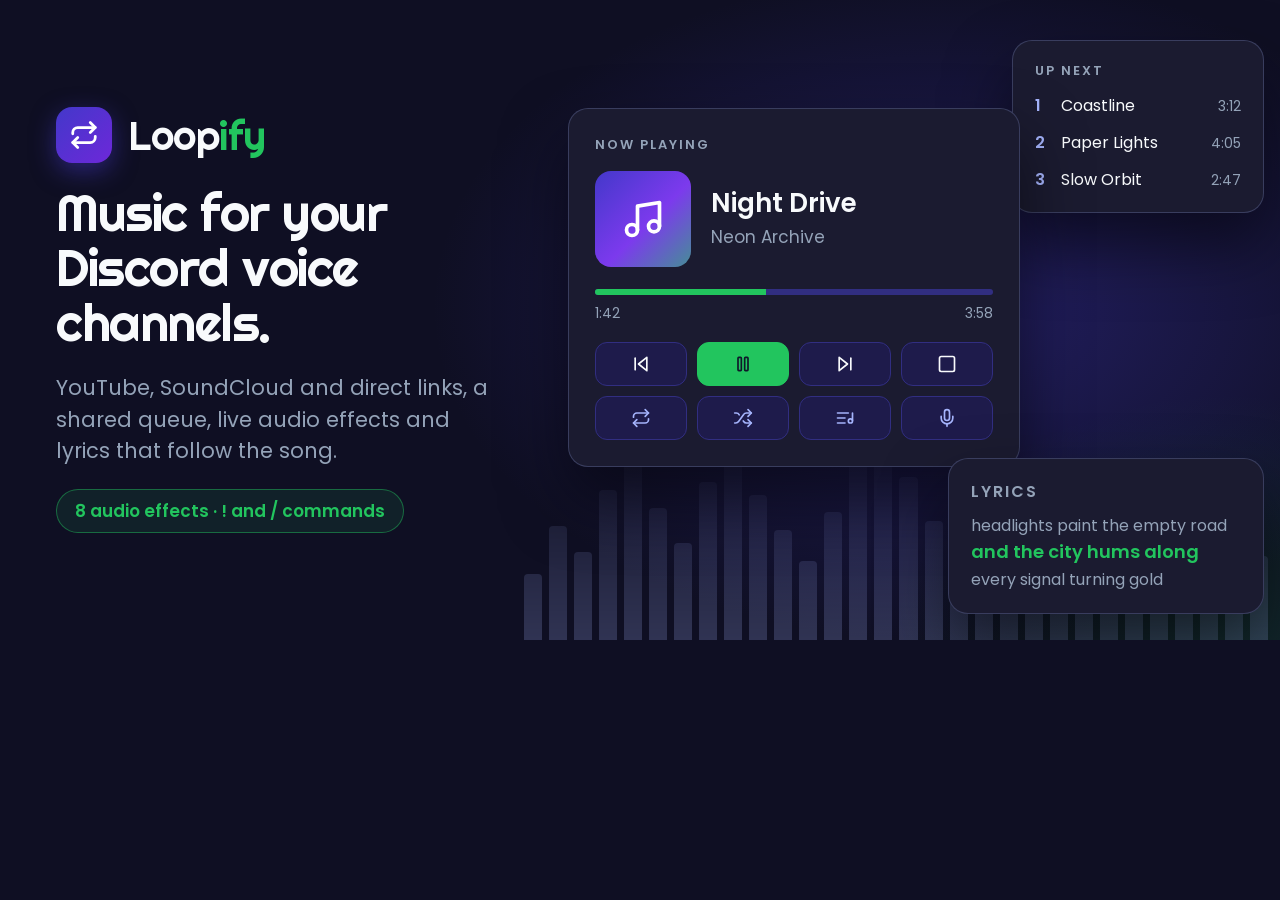
==== docs/brand/banner.html @ ebf96afc "Sync docs with the code and bring the README to the standard - README: banner, badges, Mermaid archi" ====
<!doctype html>
<html lang="en">
  <head>
    <meta charset="utf-8" />
    <!--
      README banner source, 1280x640. Render with:
        npx -y playwright@1.63.0 screenshot --viewport-size "1280,640" "file:///<absolute path>/docs/brand/banner.html" docs/brand/banner.png
      Fonts (Righteous, Poppins; SIL Open Font License) are embedded as base64 so
      the render works offline. Icons are Lucide (ISC). Track names and lyric
      lines in the scene are invented.
    -->
    <style>
      @font-face {
        font-family: "Righteous";
        src: url("[data-uri]") format("woff2");
        font-weight: 400;
      }
      @font-face {
        font-family: "Poppins";
        src: url("[data-uri]") format("woff2");
        font-weight: 400;
      }
      @font-face {
        font-family: "Poppins";
        src: url("[data-uri]") format("woff2");
        font-weight: 600;
      }

      :root {
        --bg: #0f0f23;
        --surface: #1e1b4b;
        --card: #1b1b30;
        --indigo: #4338ca;
        --indigo-hi: #a5b4fc;
        --play: #22c55e;
        --ink: #f8fafc;
        --ink-muted: #94a3b8;
        --line: #312e81;
      }

      * { margin: 0; padding: 0; box-sizing: border-box; }
      html, body { width: 1280px; height: 640px; overflow: hidden; background: var(--bg); }

      #banner {
        position: relative;
        width: 1280px; height: 640px;
        overflow: hidden;
        background:
          radial-gradient(46rem 30rem at 74% 48%, color-mix(in srgb, var(--indigo) 38%, transparent), transparent 70%),
          radial-gradient(30rem 22rem at 96% 100%, color-mix(in srgb, var(--play) 14%, transparent), transparent 70%),
          var(--bg);
        color: var(--ink);
        font-family: "Poppins", system-ui, sans-serif;
      }

      /* ---- text column ---- */
      .text {
        position: absolute;
        left: 56px; top: 56px; bottom: 56px;
        width: 452px;
        display: flex;
        flex-direction: column;
        justify-content: center;
        gap: 22px;
        z-index: 2;
      }
      .brand { display: flex; align-items: center; gap: 16px; }
      .mark {
        width: 56px; height: 56px;
        border-radius: 16px;
        background: linear-gradient(135deg, var(--indigo), #6d28d9);
        display: grid; place-items: center;
        box-shadow: 0 8px 24px color-mix(in srgb, var(--indigo) 50%, transparent);
      }
      .mark svg { width: 30px; height: 30px; }
      .name { font-family: "Righteous", system-ui, sans-serif; font-size: 40px; letter-spacing: -0.5px; }
      .name span { color: var(--play); }
      h1 {
        font-family: "Righteous", system-ui, sans-serif;
        font-weight: 400;
        font-size: 52px;
        line-height: 1.06;
        letter-spacing: -1.5px;
      }
      .description { font-size: 21px; line-height: 1.5; color: var(--ink-muted); }
      .chip {
        align-self: flex-start;
        padding: 8px 18px;
        border-radius: 999px;
        border: 1px solid color-mix(in srgb, var(--play) 45%, transparent);
        background: color-mix(in srgb, var(--play) 10%, var(--bg));
        color: var(--play);
        font-size: 17px;
        font-weight: 600;
      }

      /* ---- scene ---- */
      .scene { position: absolute; left: 512px; top: 0; right: 0; bottom: 0; }
      .wave {
        position: absolute; left: 0; right: 0; bottom: 0; height: 220px;
        display: flex; align-items: flex-end; gap: 7px; padding: 0 12px;
        -webkit-mask-image: linear-gradient(to top, #000 0%, transparent 100%);
        mask-image: linear-gradient(to top, #000 0%, transparent 100%);
        opacity: 0.22;
      }
      .wave i { flex: 1; border-radius: 4px 4px 0 0; background: var(--indigo-hi); }

      .panel {
        position: absolute;
        border-radius: 20px;
        border: 1px solid color-mix(in srgb, var(--indigo-hi) 22%, transparent);
        background: var(--card);
        box-shadow: 0 32px 64px rgba(0, 0, 0, 0.5);
      }
      .label {
        font-size: 13px; font-weight: 600; letter-spacing: 2px;
        text-transform: uppercase; color: var(--ink-muted);
      }

      /* now playing */
      .np { left: 56px; top: 108px; width: 452px; padding: 26px; }
      .np .row { display: flex; gap: 20px; align-items: center; margin-top: 16px; }
      .art {
        width: 96px; height: 96px; border-radius: 16px; flex: none;
        background: linear-gradient(135deg, var(--indigo) 0%, #7c3aed 55%, var(--play) 130%);
        display: grid; place-items: center;
      }
      .art svg { width: 44px; height: 44px; }
      .title { font-size: 26px; font-weight: 600; line-height: 1.2; }
      .artist { font-size: 17px; color: var(--ink-muted); margin-top: 4px; }
      .progress { margin-top: 22px; }
      .track { height: 6px; border-radius: 3px; background: var(--line); overflow: hidden; }
      .track b { display: block; width: 43%; height: 100%; background: var(--play); }
      .times { display: flex; justify-content: space-between; margin-top: 8px; font-size: 14px; color: var(--ink-muted); }
      .buttons { display: grid; grid-template-columns: repeat(4, 1fr); gap: 10px; margin-top: 18px; }
      .btn {
        height: 44px; border-radius: 12px;
        display: grid; place-items: center;
        background: var(--surface);
        border: 1px solid var(--line);
      }
      .btn svg { width: 20px; height: 20px; }
      .btn.on { background: var(--play); border-color: var(--play); }

      /* up next */
      .queue { left: 500px; top: 40px; width: 252px; padding: 20px 22px; }
      .queue ol { list-style: none; margin-top: 12px; display: grid; gap: 12px; }
      .queue li { display: flex; gap: 12px; align-items: baseline; font-size: 16px; }
      .queue li em { font-style: normal; color: var(--indigo-hi); font-weight: 600; width: 14px; }
      .queue li span { flex: 1; }
      .queue li small { color: var(--ink-muted); font-size: 14px; }

      /* synced lyrics */
      .lyrics { left: 436px; top: 458px; width: 316px; padding: 20px 22px; }
      .lyrics p { font-size: 16px; line-height: 1.6; color: var(--ink-muted); }
      .lyrics p.now { color: var(--play); font-weight: 600; font-size: 18px; }
      .lyrics .label { margin-bottom: 8px; }
    </style>
  </head>
  <body>
    <div id="banner">
      <div class="text">
        <div class="brand">
          <div class="mark">
            <svg viewBox="0 0 24 24" fill="none" stroke="#ffffff" stroke-width="2.2" stroke-linecap="round" stroke-linejoin="round" aria-hidden="true">
              <path d="m17 2 4 4-4 4" /><path d="M3 11v-1a4 4 0 0 1 4-4h14" /><path d="m7 22-4-4 4-4" /><path d="M21 13v1a4 4 0 0 1-4 4H3" />
            </svg>
          </div>
          <div class="name">Loop<span>ify</span></div>
        </div>
        <h1>Music for your Discord voice channels.</h1>
        <p class="description">YouTube, SoundCloud and direct links, a shared queue, live audio effects and lyrics that follow the song.</p>
        <p class="chip">8 audio effects · ! and / commands</p>
      </div>

      <div class="scene" aria-hidden="true">
        <div class="wave">
          <i style="height:30%"></i><i style="height:52%"></i><i style="height:40%"></i><i style="height:68%"></i><i style="height:84%"></i>
          <i style="height:60%"></i><i style="height:44%"></i><i style="height:72%"></i><i style="height:92%"></i><i style="height:66%"></i>
          <i style="height:50%"></i><i style="height:36%"></i><i style="height:58%"></i><i style="height:80%"></i><i style="height:100%"></i>
          <i style="height:74%"></i><i style="height:54%"></i><i style="height:42%"></i><i style="height:62%"></i><i style="height:86%"></i>
          <i style="height:70%"></i><i style="height:48%"></i><i style="height:34%"></i><i style="height:56%"></i><i style="height:78%"></i>
          <i style="height:64%"></i><i style="height:46%"></i><i style="height:32%"></i><i style="height:50%"></i><i style="height:38%"></i>
        </div>

        <div class="panel queue">
          <p class="label">Up next</p>
          <ol>
            <li><em>1</em><span>Coastline</span><small>3:12</small></li>
            <li><em>2</em><span>Paper Lights</span><small>4:05</small></li>
            <li><em>3</em><span>Slow Orbit</span><small>2:47</small></li>
          </ol>
        </div>

        <div class="panel np">
          <p class="label">Now playing</p>
          <div class="row">
            <div class="art">
              <svg viewBox="0 0 24 24" fill="none" stroke="#ffffff" stroke-width="2" stroke-linecap="round" stroke-linejoin="round">
                <path d="M9 18V5l12-2v13" /><circle cx="6" cy="18" r="3" /><circle cx="18" cy="16" r="3" />
              </svg>
            </div>
            <div>
              <p class="title">Night Drive</p>
              <p class="artist">Neon Archive</p>
            </div>
          </div>
          <div class="progress">
            <div class="track"><b></b></div>
            <div class="times"><span>1:42</span><span>3:58</span></div>
          </div>
          <div class="buttons">
            <div class="btn"><svg viewBox="0 0 24 24" fill="none" stroke="#f8fafc" stroke-width="2" stroke-linecap="round" stroke-linejoin="round"><polygon points="19 20 9 12 19 4 19 20" /><line x1="5" x2="5" y1="19" y2="5" /></svg></div>
            <div class="btn on"><svg viewBox="0 0 24 24" fill="none" stroke="#0f172a" stroke-width="2" stroke-linecap="round" stroke-linejoin="round"><rect x="14" y="4" width="4" height="16" rx="1" /><rect x="6" y="4" width="4" height="16" rx="1" /></svg></div>
            <div class="btn"><svg viewBox="0 0 24 24" fill="none" stroke="#f8fafc" stroke-width="2" stroke-linecap="round" stroke-linejoin="round"><polygon points="5 4 15 12 5 20 5 4" /><line x1="19" x2="19" y1="5" y2="19" /></svg></div>
            <div class="btn"><svg viewBox="0 0 24 24" fill="none" stroke="#f8fafc" stroke-width="2" stroke-linecap="round" stroke-linejoin="round"><rect width="18" height="18" x="3" y="3" rx="2" /></svg></div>
            <div class="btn"><svg viewBox="0 0 24 24" fill="none" stroke="#a5b4fc" stroke-width="2" stroke-linecap="round" stroke-linejoin="round"><path d="m17 2 4 4-4 4" /><path d="M3 11v-1a4 4 0 0 1 4-4h14" /><path d="m7 22-4-4 4-4" /><path d="M21 13v1a4 4 0 0 1-4 4H3" /></svg></div>
            <div class="btn"><svg viewBox="0 0 24 24" fill="none" stroke="#a5b4fc" stroke-width="2" stroke-linecap="round" stroke-linejoin="round"><path d="m18 14 4 4-4 4" /><path d="m18 2 4 4-4 4" /><path d="M2 18h1.4c1.3 0 2.5-.6 3.3-1.7l6.1-8.6c.7-1.1 2-1.7 3.3-1.7H22" /><path d="M2 6h1.9c1.5 0 2.9.9 3.6 2.2" /><path d="M22 18h-5.9c-1.3 0-2.6-.7-3.3-1.8l-.5-.8" /></svg></div>
            <div class="btn"><svg viewBox="0 0 24 24" fill="none" stroke="#a5b4fc" stroke-width="2" stroke-linecap="round" stroke-linejoin="round"><path d="M21 15V6" /><path d="M18.5 18a2.5 2.5 0 1 0 0-5 2.5 2.5 0 0 0 0 5Z" /><path d="M12 12H3" /><path d="M16 6H3" /><path d="M12 18H3" /></svg></div>
            <div class="btn"><svg viewBox="0 0 24 24" fill="none" stroke="#a5b4fc" stroke-width="2" stroke-linecap="round" stroke-linejoin="round"><path d="M12 2a3 3 0 0 0-3 3v7a3 3 0 0 0 6 0V5a3 3 0 0 0-3-3Z" /><path d="M19 10v2a7 7 0 0 1-14 0v-2" /><line x1="12" x2="12" y1="19" y2="22" /></svg></div>
          </div>
        </div>

        <div class="panel lyrics">
          <p class="label">Lyrics</p>
          <p>headlights paint the empty road</p>
          <p class="now">and the city hums along</p>
          <p>every signal turning gold</p>
        </div>
      </div>
    </div>
  </body>
</html>
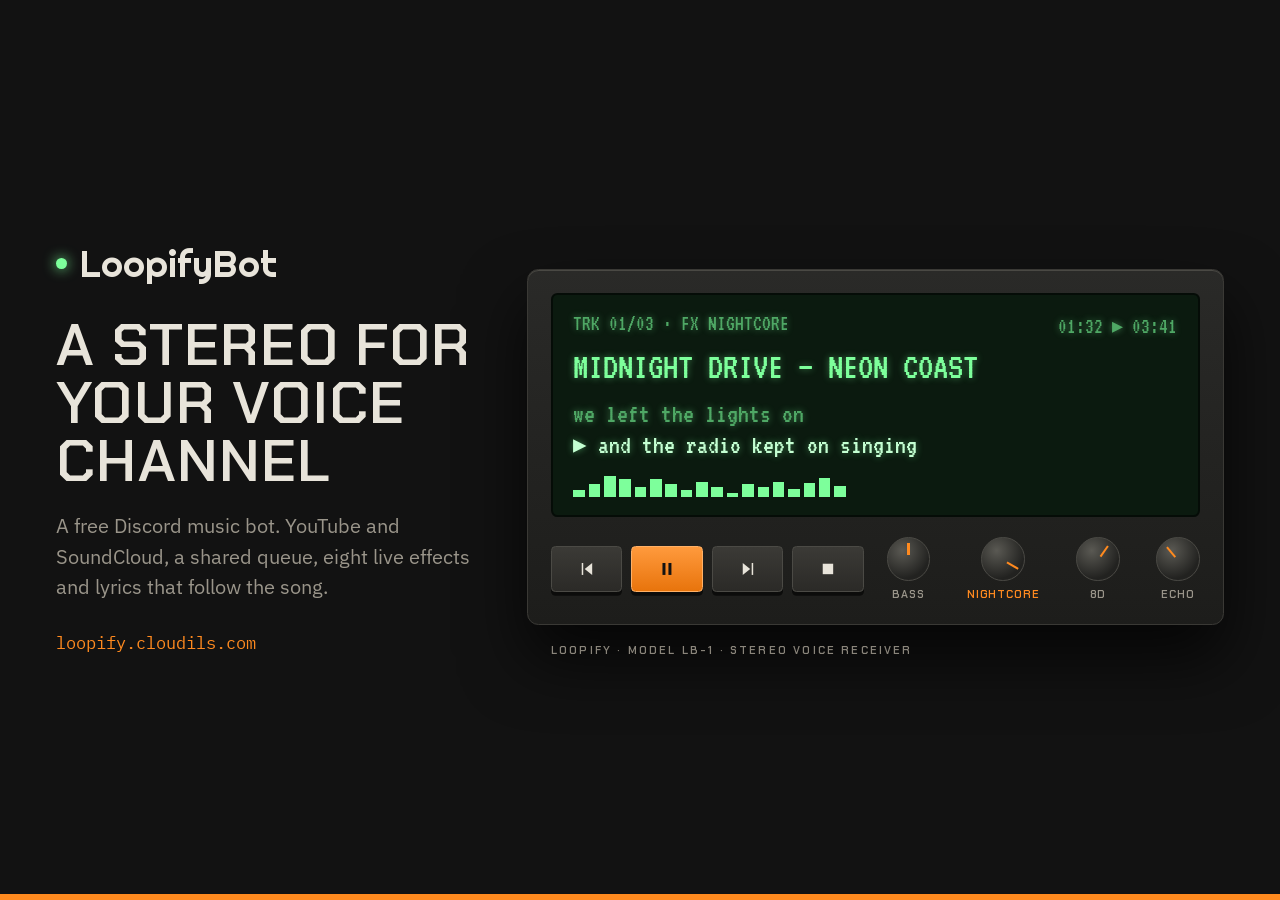
==== commit 0d9584e0: "Build the landing site in the hi-fi style A static page in site/public: hero deck, spec sheet, setup" ====
--- a/docs/brand/banner.html
+++ b/docs/brand/banner.html
@@ -3,230 +3,132 @@
   <head>
     <meta charset="utf-8" />
     <!--
-      README banner source, 1280x640. Render with:
-        npx -y playwright@1.63.0 screenshot --viewport-size "1280,640" "file:///<absolute path>/docs/brand/banner.html" docs/brand/banner.png
-      Fonts (Righteous, Poppins; SIL Open Font License) are embedded as base64 so
-      the render works offline. Icons are Lucide (ISC). Track names and lyric
-      lines in the scene are invented.
+      One drawing for two images, laid out in viewport units:
+        README banner, 1280x640:
+          npx -y playwright@1.63.0 screenshot --viewport-size "1280,640" "file:///<absolute path>/docs/brand/banner.html" docs/brand/banner.png
+        Share card for the site (Open Graph), 1200x630:
+          npx -y playwright@1.63.0 screenshot --viewport-size "1200,630" "file:///<absolute path>/docs/brand/banner.html" site/public/og.png
+      Fonts come from site/public/fonts (SIL Open Font License), so the render
+      works offline. The songs and lyric lines are invented.
     -->
     <style>
-      @font-face {
-        font-family: "Righteous";
-        src: url("[data-uri]") format("woff2");
-        font-weight: 400;
+      @font-face { font-family: "Chakra Petch"; src: url("../../site/public/fonts/chakra-petch-600.woff2"); font-weight: 600; }
+      @font-face { font-family: "IBM Plex Sans"; src: url("../../site/public/fonts/ibm-plex-sans.woff2"); font-weight: 100 700; }
+      @font-face { font-family: "IBM Plex Mono"; src: url("../../site/public/fonts/ibm-plex-mono-400.woff2"); }
+      @font-face { font-family: "VT323"; src: url("../../site/public/fonts/vt323-400.woff2"); }
+      @font-face { font-family: "Righteous"; src: url("../../site/public/fonts/righteous-400.woff2"); }
+
+      :root {
+        --bg: #121212; --line: #2f2e2b; --ink: #e8e4da; --muted: #9a958a; --faint: #8a857b;
+        --amber: #ff8a1f; --lcd: #7dff9b; --lcd-dim: #4fa865; --lcd-bg: #0b1a0f;
       }
-      @font-face {
-        font-family: "Poppins";
-        src: url("[data-uri]") format("woff2");
-        font-weight: 400;
-      }
-      @font-face {
-        font-family: "Poppins";
-        src: url("[data-uri]") format("woff2");
-        font-weight: 600;
+      * { margin: 0; padding: 0; box-sizing: border-box; }
+      html, body { width: 100vw; height: 100vh; overflow: hidden; background: var(--bg); }
+
+      #banner {
+        width: 100vw; height: 100vh;
+        display: grid; grid-template-columns: 38fr 62fr; align-items: center; gap: 3.4vw;
+        padding: 0 4.4vw;
+        color: var(--ink); font-family: "IBM Plex Sans", sans-serif;
+        border-bottom: 0.5vw solid var(--amber);
       }
 
-      :root {
-        --bg: #0f0f23;
-        --surface: #1e1b4b;
-        --card: #1b1b30;
-        --indigo: #4338ca;
-        --indigo-hi: #a5b4fc;
-        --play: #22c55e;
-        --ink: #f8fafc;
-        --ink-muted: #94a3b8;
-        --line: #312e81;
+      .brand { display: flex; align-items: center; gap: 1vw; font-family: "Righteous"; font-size: 2.9vw; }
+      .led { width: 0.85vw; height: 0.85vw; border-radius: 50%; background: var(--lcd); box-shadow: 0 0 1vw var(--lcd); }
+      h1 {
+        margin: 2.4vw 0 1.6vw;
+        font-family: "Chakra Petch"; font-weight: 600; text-transform: uppercase;
+        font-size: 4.6vw; line-height: 0.98; letter-spacing: 0.02em;
       }
+      .description { font-size: 1.6vw; line-height: 1.5; color: var(--muted); }
+      .url { margin-top: 2.2vw; font-family: "IBM Plex Mono"; font-size: 1.35vw; color: var(--amber); }
 
-      * { margin: 0; padding: 0; box-sizing: border-box; }
-      html, body { width: 1280px; height: 640px; overflow: hidden; background: var(--bg); }
+      .deck {
+        position: relative;
+        background: linear-gradient(#2a2a28, #1d1d1b);
+        border: 1px solid #3a3935; border-radius: 0.9vw;
+        padding: 1.8vw;
+        box-shadow: inset 0 1px 0 #4a4944, 0 2.6vw 5vw rgba(0, 0, 0, 0.7);
+      }
+      .lcd {
+        background: var(--lcd-bg); border: 0.2vw solid #050c07; border-radius: 0.5vw;
+        padding: 1.4vw 1.6vw;
+        font-family: "VT323"; color: var(--lcd); text-shadow: 0 0 0.6vw rgba(125, 255, 155, 0.45);
+      }
+      .meta { display: flex; justify-content: space-between; font-size: 1.7vw; color: var(--lcd-dim); }
+      .song { font-size: 3vw; line-height: 1; margin: 0.8vw 0 1vw; }
+      .lyrics { font-size: 2.1vw; line-height: 1.15; color: #c4ffd2; }
+      .lyrics span { display: block; color: var(--lcd-dim); }
+      .vu { display: flex; gap: 0.3vw; height: 1.6vw; align-items: flex-end; margin-top: 1.2vw; }
+      .vu i { width: 0.9vw; background: var(--lcd); }
 
-      #banner {
-        position: relative;
-        width: 1280px; height: 640px;
-        overflow: hidden;
-        background:
-          radial-gradient(46rem 30rem at 74% 48%, color-mix(in srgb, var(--indigo) 38%, transparent), transparent 70%),
-          radial-gradient(30rem 22rem at 96% 100%, color-mix(in srgb, var(--play) 14%, transparent), transparent 70%),
-          var(--bg);
-        color: var(--ink);
-        font-family: "Poppins", system-ui, sans-serif;
+      .controls { display: grid; grid-template-columns: 1fr 1fr; gap: 1.8vw; margin-top: 1.6vw; align-items: center; }
+      .keys { display: flex; gap: 0.7vw; }
+      .key {
+        flex: 1; height: 3.6vw; display: grid; place-items: center;
+        background: linear-gradient(#3b3a36, #2b2a27); border: 1px solid #4b4a45; border-radius: 0.35vw;
+        box-shadow: 0 0.3vw 0 #0c0c0b;
       }
-
-      /* ---- text column ---- */
-      .text {
-        position: absolute;
-        left: 56px; top: 56px; bottom: 56px;
-        width: 452px;
-        display: flex;
-        flex-direction: column;
-        justify-content: center;
-        gap: 22px;
-        z-index: 2;
+      .key svg { width: 1.4vw; height: 1.4vw; fill: var(--ink); }
+      .key.on { background: linear-gradient(#ff9a3d, #e8740c); border-color: #ffb066; }
+      .key.on svg { fill: var(--bg); }
+      .knobs { display: flex; justify-content: space-between; }
+      .knob { text-align: center; font-family: "Chakra Petch"; font-weight: 600; font-size: 0.85vw; letter-spacing: 0.08em; color: var(--muted); }
+      .knob.lit { color: var(--amber); }
+      .dial {
+        width: 3.4vw; height: 3.4vw; margin: 0 auto 0.5vw; border-radius: 50%; position: relative;
+        background: radial-gradient(circle at 35% 30%, #5a5953, #222220 70%); border: 1px solid #4b4a45;
       }
-      .brand { display: flex; align-items: center; gap: 16px; }
-      .mark {
-        width: 56px; height: 56px;
-        border-radius: 16px;
-        background: linear-gradient(135deg, var(--indigo), #6d28d9);
-        display: grid; place-items: center;
-        box-shadow: 0 8px 24px color-mix(in srgb, var(--indigo) 50%, transparent);
+      .dial::after {
+        content: ""; position: absolute; left: 50%; top: 0.35vw; width: 0.18vw; height: 1vw; margin-left: -0.09vw;
+        background: var(--amber); transform-origin: 50% 1.35vw;
       }
-      .mark svg { width: 30px; height: 30px; }
-      .name { font-family: "Righteous", system-ui, sans-serif; font-size: 40px; letter-spacing: -0.5px; }
-      .name span { color: var(--play); }
-      h1 {
-        font-family: "Righteous", system-ui, sans-serif;
-        font-weight: 400;
-        font-size: 52px;
-        line-height: 1.06;
-        letter-spacing: -1.5px;
+      .lit .dial::after { transform: rotate(120deg); }
+      .d2::after { transform: rotate(-40deg); }
+      .d3::after { transform: rotate(35deg); }
+      .plate {
+        position: absolute; left: 1.8vw; bottom: -2.6vw;
+        font-family: "Chakra Petch"; font-weight: 600; font-size: 0.85vw; letter-spacing: 0.2em; color: var(--faint);
       }
-      .description { font-size: 21px; line-height: 1.5; color: var(--ink-muted); }
-      .chip {
-        align-self: flex-start;
-        padding: 8px 18px;
-        border-radius: 999px;
-        border: 1px solid color-mix(in srgb, var(--play) 45%, transparent);
-        background: color-mix(in srgb, var(--play) 10%, var(--bg));
-        color: var(--play);
-        font-size: 17px;
-        font-weight: 600;
-      }
-
-      /* ---- scene ---- */
-      .scene { position: absolute; left: 512px; top: 0; right: 0; bottom: 0; }
-      .wave {
-        position: absolute; left: 0; right: 0; bottom: 0; height: 220px;
-        display: flex; align-items: flex-end; gap: 7px; padding: 0 12px;
-        -webkit-mask-image: linear-gradient(to top, #000 0%, transparent 100%);
-        mask-image: linear-gradient(to top, #000 0%, transparent 100%);
-        opacity: 0.22;
-      }
-      .wave i { flex: 1; border-radius: 4px 4px 0 0; background: var(--indigo-hi); }
-
-      .panel {
-        position: absolute;
-        border-radius: 20px;
-        border: 1px solid color-mix(in srgb, var(--indigo-hi) 22%, transparent);
-        background: var(--card);
-        box-shadow: 0 32px 64px rgba(0, 0, 0, 0.5);
-      }
-      .label {
-        font-size: 13px; font-weight: 600; letter-spacing: 2px;
-        text-transform: uppercase; color: var(--ink-muted);
-      }
-
-      /* now playing */
-      .np { left: 56px; top: 108px; width: 452px; padding: 26px; }
-      .np .row { display: flex; gap: 20px; align-items: center; margin-top: 16px; }
-      .art {
-        width: 96px; height: 96px; border-radius: 16px; flex: none;
-        background: linear-gradient(135deg, var(--indigo) 0%, #7c3aed 55%, var(--play) 130%);
-        display: grid; place-items: center;
-      }
-      .art svg { width: 44px; height: 44px; }
-      .title { font-size: 26px; font-weight: 600; line-height: 1.2; }
-      .artist { font-size: 17px; color: var(--ink-muted); margin-top: 4px; }
-      .progress { margin-top: 22px; }
-      .track { height: 6px; border-radius: 3px; background: var(--line); overflow: hidden; }
-      .track b { display: block; width: 43%; height: 100%; background: var(--play); }
-      .times { display: flex; justify-content: space-between; margin-top: 8px; font-size: 14px; color: var(--ink-muted); }
-      .buttons { display: grid; grid-template-columns: repeat(4, 1fr); gap: 10px; margin-top: 18px; }
-      .btn {
-        height: 44px; border-radius: 12px;
-        display: grid; place-items: center;
-        background: var(--surface);
-        border: 1px solid var(--line);
-      }
-      .btn svg { width: 20px; height: 20px; }
-      .btn.on { background: var(--play); border-color: var(--play); }
-
-      /* up next */
-      .queue { left: 500px; top: 40px; width: 252px; padding: 20px 22px; }
-      .queue ol { list-style: none; margin-top: 12px; display: grid; gap: 12px; }
-      .queue li { display: flex; gap: 12px; align-items: baseline; font-size: 16px; }
-      .queue li em { font-style: normal; color: var(--indigo-hi); font-weight: 600; width: 14px; }
-      .queue li span { flex: 1; }
-      .queue li small { color: var(--ink-muted); font-size: 14px; }
-
-      /* synced lyrics */
-      .lyrics { left: 436px; top: 458px; width: 316px; padding: 20px 22px; }
-      .lyrics p { font-size: 16px; line-height: 1.6; color: var(--ink-muted); }
-      .lyrics p.now { color: var(--play); font-weight: 600; font-size: 18px; }
-      .lyrics .label { margin-bottom: 8px; }
     </style>
   </head>
   <body>
     <div id="banner">
-      <div class="text">
-        <div class="brand">
-          <div class="mark">
-            <svg viewBox="0 0 24 24" fill="none" stroke="#ffffff" stroke-width="2.2" stroke-linecap="round" stroke-linejoin="round" aria-hidden="true">
-              <path d="m17 2 4 4-4 4" /><path d="M3 11v-1a4 4 0 0 1 4-4h14" /><path d="m7 22-4-4 4-4" /><path d="M21 13v1a4 4 0 0 1-4 4H3" />
-            </svg>
-          </div>
-          <div class="name">Loop<span>ify</span></div>
-        </div>
-        <h1>Music for your Discord voice channels.</h1>
-        <p class="description">YouTube, SoundCloud and direct links, a shared queue, live audio effects and lyrics that follow the song.</p>
-        <p class="chip">8 audio effects · ! and / commands</p>
+      <div>
+        <div class="brand"><span class="led"></span>LoopifyBot</div>
+        <h1>A stereo for your voice channel</h1>
+        <p class="description">A free Discord music bot. YouTube and SoundCloud, a shared queue, eight live effects and lyrics that follow the song.</p>
+        <p class="url">loopify.cloudils.com</p>
       </div>
 
-      <div class="scene" aria-hidden="true">
-        <div class="wave">
-          <i style="height:30%"></i><i style="height:52%"></i><i style="height:40%"></i><i style="height:68%"></i><i style="height:84%"></i>
-          <i style="height:60%"></i><i style="height:44%"></i><i style="height:72%"></i><i style="height:92%"></i><i style="height:66%"></i>
-          <i style="height:50%"></i><i style="height:36%"></i><i style="height:58%"></i><i style="height:80%"></i><i style="height:100%"></i>
-          <i style="height:74%"></i><i style="height:54%"></i><i style="height:42%"></i><i style="height:62%"></i><i style="height:86%"></i>
-          <i style="height:70%"></i><i style="height:48%"></i><i style="height:34%"></i><i style="height:56%"></i><i style="height:78%"></i>
-          <i style="height:64%"></i><i style="height:46%"></i><i style="height:32%"></i><i style="height:50%"></i><i style="height:38%"></i>
-        </div>
-
-        <div class="panel queue">
-          <p class="label">Up next</p>
-          <ol>
-            <li><em>1</em><span>Coastline</span><small>3:12</small></li>
-            <li><em>2</em><span>Paper Lights</span><small>4:05</small></li>
-            <li><em>3</em><span>Slow Orbit</span><small>2:47</small></li>
-          </ol>
-        </div>
-
-        <div class="panel np">
-          <p class="label">Now playing</p>
-          <div class="row">
-            <div class="art">
-              <svg viewBox="0 0 24 24" fill="none" stroke="#ffffff" stroke-width="2" stroke-linecap="round" stroke-linejoin="round">
-                <path d="M9 18V5l12-2v13" /><circle cx="6" cy="18" r="3" /><circle cx="18" cy="16" r="3" />
-              </svg>
-            </div>
-            <div>
-              <p class="title">Night Drive</p>
-              <p class="artist">Neon Archive</p>
-            </div>
-          </div>
-          <div class="progress">
-            <div class="track"><b></b></div>
-            <div class="times"><span>1:42</span><span>3:58</span></div>
-          </div>
-          <div class="buttons">
-            <div class="btn"><svg viewBox="0 0 24 24" fill="none" stroke="#f8fafc" stroke-width="2" stroke-linecap="round" stroke-linejoin="round"><polygon points="19 20 9 12 19 4 19 20" /><line x1="5" x2="5" y1="19" y2="5" /></svg></div>
-            <div class="btn on"><svg viewBox="0 0 24 24" fill="none" stroke="#0f172a" stroke-width="2" stroke-linecap="round" stroke-linejoin="round"><rect x="14" y="4" width="4" height="16" rx="1" /><rect x="6" y="4" width="4" height="16" rx="1" /></svg></div>
-            <div class="btn"><svg viewBox="0 0 24 24" fill="none" stroke="#f8fafc" stroke-width="2" stroke-linecap="round" stroke-linejoin="round"><polygon points="5 4 15 12 5 20 5 4" /><line x1="19" x2="19" y1="5" y2="19" /></svg></div>
-            <div class="btn"><svg viewBox="0 0 24 24" fill="none" stroke="#f8fafc" stroke-width="2" stroke-linecap="round" stroke-linejoin="round"><rect width="18" height="18" x="3" y="3" rx="2" /></svg></div>
-            <div class="btn"><svg viewBox="0 0 24 24" fill="none" stroke="#a5b4fc" stroke-width="2" stroke-linecap="round" stroke-linejoin="round"><path d="m17 2 4 4-4 4" /><path d="M3 11v-1a4 4 0 0 1 4-4h14" /><path d="m7 22-4-4 4-4" /><path d="M21 13v1a4 4 0 0 1-4 4H3" /></svg></div>
-            <div class="btn"><svg viewBox="0 0 24 24" fill="none" stroke="#a5b4fc" stroke-width="2" stroke-linecap="round" stroke-linejoin="round"><path d="m18 14 4 4-4 4" /><path d="m18 2 4 4-4 4" /><path d="M2 18h1.4c1.3 0 2.5-.6 3.3-1.7l6.1-8.6c.7-1.1 2-1.7 3.3-1.7H22" /><path d="M2 6h1.9c1.5 0 2.9.9 3.6 2.2" /><path d="M22 18h-5.9c-1.3 0-2.6-.7-3.3-1.8l-.5-.8" /></svg></div>
-            <div class="btn"><svg viewBox="0 0 24 24" fill="none" stroke="#a5b4fc" stroke-width="2" stroke-linecap="round" stroke-linejoin="round"><path d="M21 15V6" /><path d="M18.5 18a2.5 2.5 0 1 0 0-5 2.5 2.5 0 0 0 0 5Z" /><path d="M12 12H3" /><path d="M16 6H3" /><path d="M12 18H3" /></svg></div>
-            <div class="btn"><svg viewBox="0 0 24 24" fill="none" stroke="#a5b4fc" stroke-width="2" stroke-linecap="round" stroke-linejoin="round"><path d="M12 2a3 3 0 0 0-3 3v7a3 3 0 0 0 6 0V5a3 3 0 0 0-3-3Z" /><path d="M19 10v2a7 7 0 0 1-14 0v-2" /><line x1="12" x2="12" y1="19" y2="22" /></svg></div>
+      <div class="deck">
+        <div class="lcd">
+          <div class="meta"><span>TRK 01/03 · FX NIGHTCORE</span><span>01:32 ▸ 03:41</span></div>
+          <div class="song">MIDNIGHT DRIVE — NEON COAST</div>
+          <div class="lyrics"><span>we left the lights on</span>▸ and the radio kept on singing</div>
+          <div class="vu">
+            <i style="height:35%"></i><i style="height:62%"></i><i style="height:100%"></i><i style="height:88%"></i>
+            <i style="height:50%"></i><i style="height:88%"></i><i style="height:62%"></i><i style="height:35%"></i>
+            <i style="height:75%"></i><i style="height:50%"></i><i style="height:20%"></i><i style="height:62%"></i>
+            <i style="height:50%"></i><i style="height:75%"></i><i style="height:40%"></i><i style="height:66%"></i>
+            <i style="height:90%"></i><i style="height:55%"></i>
           </div>
         </div>
-
-        <div class="panel lyrics">
-          <p class="label">Lyrics</p>
-          <p>headlights paint the empty road</p>
-          <p class="now">and the city hums along</p>
-          <p>every signal turning gold</p>
+        <div class="controls">
+          <div class="keys">
+            <span class="key"><svg viewBox="0 0 24 24"><polygon points="19 20 9 12 19 4"/><rect x="5" y="4" width="2" height="16"/></svg></span>
+            <span class="key on"><svg viewBox="0 0 24 24"><rect x="6" y="4" width="4" height="16"/><rect x="14" y="4" width="4" height="16"/></svg></span>
+            <span class="key"><svg viewBox="0 0 24 24"><polygon points="5 4 15 12 5 20"/><rect x="17" y="4" width="2" height="16"/></svg></span>
+            <span class="key"><svg viewBox="0 0 24 24"><rect x="5" y="5" width="14" height="14"/></svg></span>
+          </div>
+          <div class="knobs">
+            <div class="knob"><div class="dial"></div>BASS</div>
+            <div class="knob lit"><div class="dial"></div>NIGHTCORE</div>
+            <div class="knob"><div class="dial d3"></div>8D</div>
+            <div class="knob"><div class="dial d2"></div>ECHO</div>
+          </div>
         </div>
+        <span class="plate">LOOPIFY · MODEL LB-1 · STEREO VOICE RECEIVER</span>
       </div>
     </div>
   </body>
